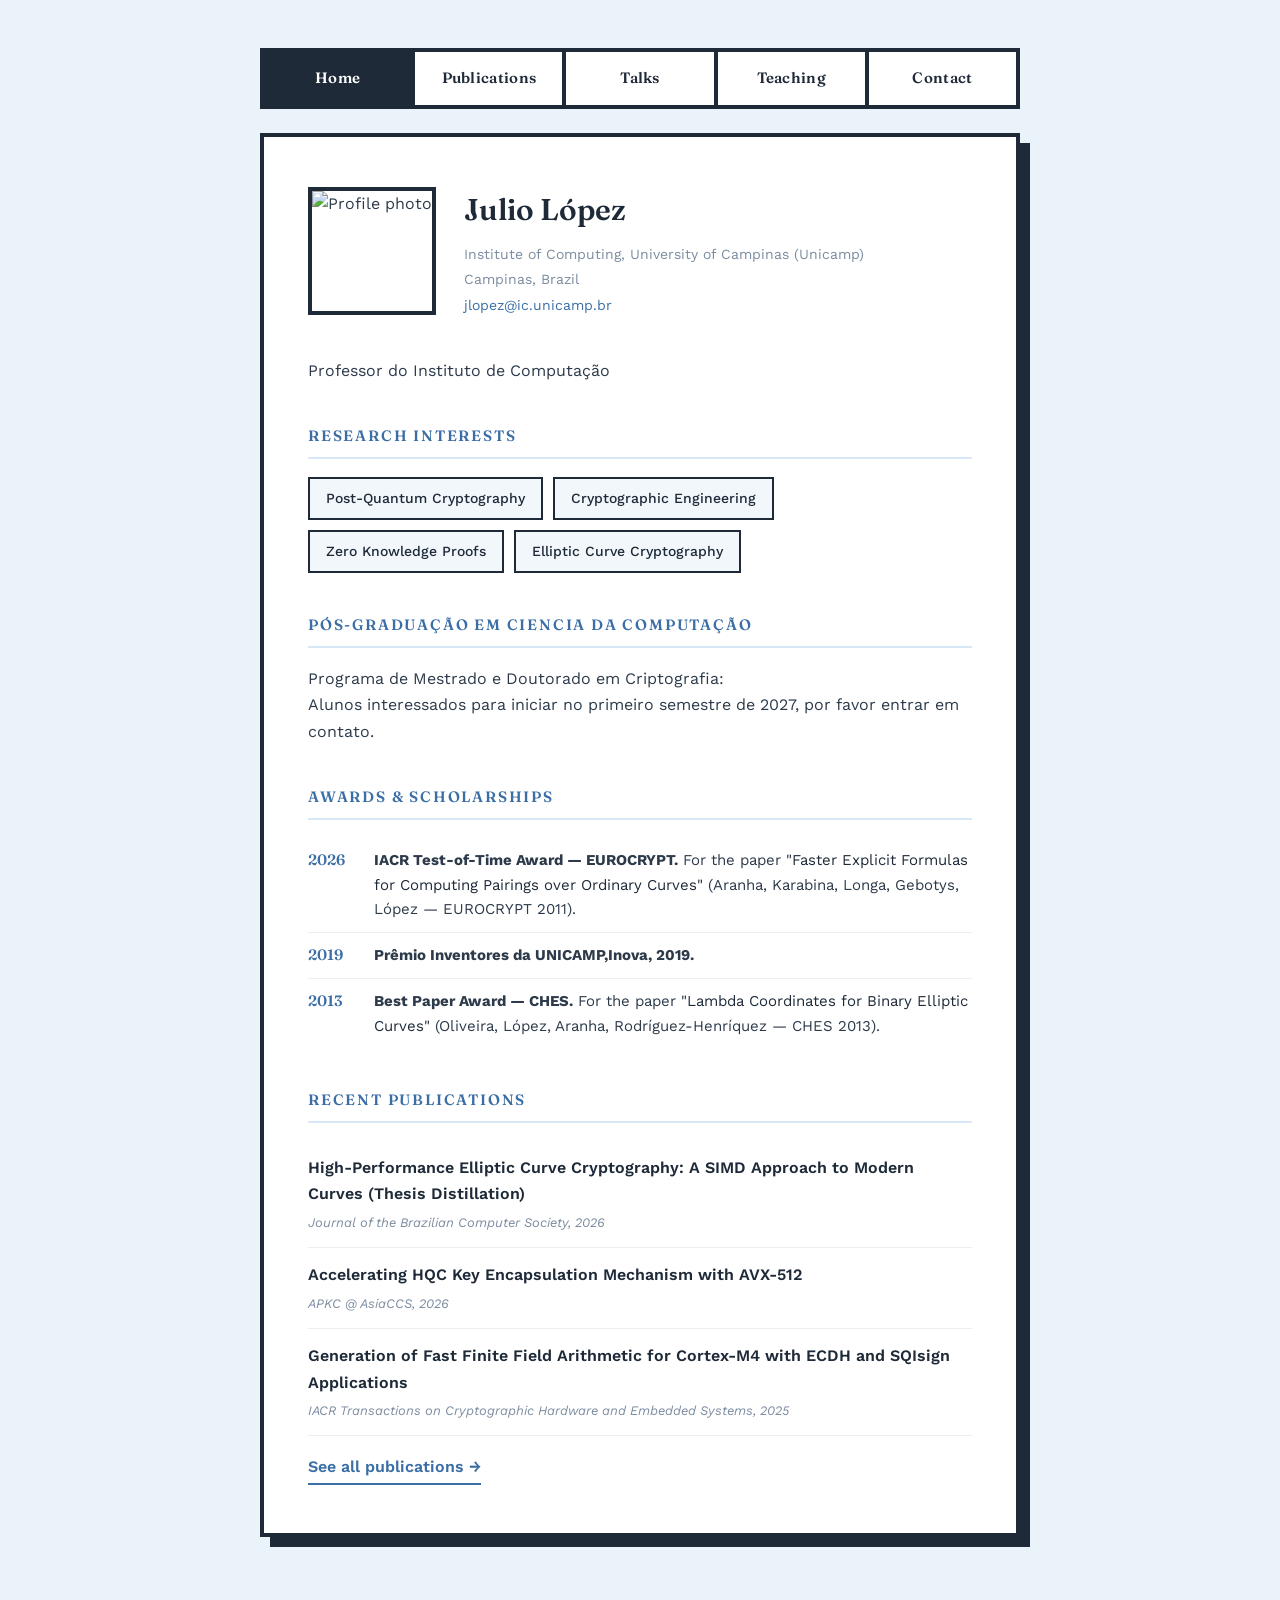
==== index.html @ 36a5e5cf "Fix typo in award name for 2019" ====
<!DOCTYPE html>
<html lang="en">
<head>
  <meta charset="UTF-8">
  <meta name="viewport" content="width=device-width, initial-scale=1.0">
  <title>Julio López — Home</title>

  <link rel="preconnect" href="https://fonts.googleapis.com">
  <link href="https://fonts.googleapis.com/css2?family=Fraunces:wght@500;600;700&family=Work+Sans:wght@400;500;600&display=swap" rel="stylesheet">

  <link rel="stylesheet" href="assets/css/style.css">
</head>
<body>

  <nav class="top-nav">
    <a href="index.html" class="active">Home</a>
    <a href="publications.html">Publications</a>
    <a href="talks.html">Talks</a>
    <a href="teaching.html">Teaching</a>
    <a href="contact.html">Contact</a>
  </nav>

  <div class="card">

    <div class="profile-block">
      <img src="https://www.lasca.ic.unicamp.br/team/photos/julio-lopez.jpg" alt="Profile photo">

      <div>
        <h1 class="profile-name">Julio López</h1>
        <div class="profile-meta">
          Institute of Computing, University of Campinas (Unicamp)<br>
          Campinas, Brazil<br>
          <a href="mailto:jlopez@ic.unicamp.br">jlopez@ic.unicamp.br</a>
        </div>
      </div>
    </div>

    <section id="about">
      <div class="bio-text">
        <p>
       Professor do Instituto de Computação
        </p>

      </div>
    </section>

    <section id="interests">
      <h2>Research Interests</h2>
      <div class="chip-list">
        <span class="chip">Post-Quantum Cryptography</span>
        <span class="chip">Cryptographic Engineering </span>
        <span class="chip">Zero Knowledge Proofs</span>
        <span class="chip">Elliptic Curve Cryptography</span>
      </div>
    </section>

   


     <section id="interests">
      <h2>Pós-Graduação em Ciencia da Computação</h2>
    <p>
       Programa de Mestrado e Doutorado em Criptografia: <br>
    
           Alunos interessados para iniciar no primeiro semestre de 2027, por favor entrar em contato.
        
    
    </p>
          
       
    </section>

    <section id="awards">
      <h2>Awards &amp; Scholarships</h2>
      <ul class="awards-list">
        <li>
          <span class="award-year">2026</span>
          <span>
            <strong>IACR Test-of-Time Award — EUROCRYPT.</strong>
            For the paper <a href="https://link.springer.com/chapter/10.1007/978-3-642-20465-4_5" target="_blank" class="course-link">"Faster Explicit Formulas for Computing Pairings over Ordinary Curves"</a> (Aranha, Karabina, Longa, Gebotys, López — EUROCRYPT 2011).
          </span>
        </li>
        <li>
          <span class="award-year">2019</span>
          <span>
            <strong>Prêmio Inventores da UNICAMP,Inova, 2019.</strong>
          </span>
        </li>
        <li>
          <span class="award-year">2013</span>
          <span>
            <strong>Best Paper Award — CHES.</strong>
            For the paper <a href="https://link.springer.com/chapter/10.1007/978-3-642-40349-1_18" target="_blank" class="course-link">"Lambda Coordinates for Binary Elliptic Curves"</a> (Oliveira, López, Aranha, Rodríguez-Henríquez — CHES 2013).
          </span>
        </li>
      </ul>
    </section>

    <section id="publications-preview">
      <h2>Recent Publications</h2>

      <div class="pub-item">
        <div class="pub-title">High-Performance Elliptic Curve Cryptography: A SIMD Approach to Modern Curves (Thesis Distillation)</div>
        <div class="pub-venue">Journal of the Brazilian Computer Society, 2026</div>
      </div>

      <div class="pub-item">
        <div class="pub-title">Accelerating HQC Key Encapsulation Mechanism with AVX-512</div>
        <div class="pub-venue">APKC @ AsiaCCS, 2026</div>
      </div>

      <div class="pub-item">
        <div class="pub-title">Generation of Fast Finite Field Arithmetic for Cortex-M4 with ECDH and SQIsign Applications</div>
        <div class="pub-venue">IACR Transactions on Cryptographic Hardware and Embedded Systems, 2025</div>
      </div>

      <a href="publications.html" class="see-more">See all publications →</a>
    </section>

  </div>

</body>
</html>
---- assets/css/style.css ----
:root {
  --bg-page: #EAF2FA;
  --bg-page-soft: #D7E7F6;
  --ink: #1E2A38;
  --text: #2C3A4A;
  --muted: #7C8CA0;
  --card-bg: #FFFFFF;
  --accent: #3B6EA5;
  --chip-bg: #F2F7FC;

  --font-display: 'Fraunces', Georgia, serif;
  --font-body: 'Work Sans', -apple-system, sans-serif;

  --border-width: 4px;
  --shadow-offset: 10px;
}

* {
  box-sizing: border-box;
}

html, body {
  margin: 0;
  padding: 0;
}

body {
  font-family: var(--font-body);
  color: var(--text);
  line-height: 1.65;
  background-color: var(--bg-page);
  min-height: 100vh;
  padding: 48px 20px 80px;
}

.top-nav {
  max-width: 760px;
  margin: 0 auto 24px;
  display: flex;
  border: var(--border-width) solid var(--ink);
  background: var(--card-bg);
}

.top-nav a {
  flex: 1;
  text-align: center;
  font-family: var(--font-display);
  font-weight: 600;
  font-size: 15px;
  text-decoration: none;
  color: var(--ink);
  background: var(--card-bg);
  padding: 14px 10px;
  letter-spacing: 0.02em;
  border-right: var(--border-width) solid var(--ink);
  transition: background 0.15s ease, color 0.15s ease;
}

.top-nav a:last-child {
  border-right: none;
}

.top-nav a:hover {
  background: var(--bg-page-soft);
}

.top-nav a.active {
  background: var(--ink);
  color: var(--card-bg);
}

.card {
  max-width: 760px;
  margin: 0 auto;
  background: var(--card-bg);
  border: var(--border-width) solid var(--ink);
  box-shadow: var(--shadow-offset) var(--shadow-offset) 0 var(--ink);
  padding: 48px 44px;
}

@media (max-width: 600px) {
  .card { padding: 32px 24px; }
  :root { --shadow-offset: 6px; }
}

.profile-block {
  display: flex;
  gap: 28px;
  align-items: center;
  margin-bottom: 36px;
  flex-wrap: wrap;
}

.profile-block img {
  width: 128px;
  height: 128px;
  object-fit: cover;
  border: var(--border-width) solid var(--ink);
  flex-shrink: 0;
}

.profile-name {
  font-family: var(--font-display);
  font-size: 30px;
  font-weight: 600;
  margin: 0 0 8px 0;
  color: var(--ink);
}

.profile-meta {
  font-size: 14px;
  color: var(--muted);
  line-height: 1.8;
}

.profile-meta a {
  color: var(--accent);
  text-decoration: none;
}

.profile-meta a:hover {
  text-decoration: underline;
}

section {
  margin-top: 40px;
}

section h2 {
  font-family: var(--font-display);
  font-size: 15px;
  font-weight: 600;
  text-transform: uppercase;
  letter-spacing: 0.12em;
  color: var(--accent);
  border-bottom: 2px solid var(--bg-page-soft);
  padding-bottom: 8px;
  margin: 0 0 18px 0;
}

.bio-text p {
  margin: 0 0 14px 0;
}

.chip-list {
  display: flex;
  flex-wrap: wrap;
  gap: 10px;
}

.chip {
  font-size: 14px;
  font-weight: 500;
  color: var(--ink);
  background: var(--chip-bg);
  border: 2px solid var(--ink);
  padding: 8px 16px;
  cursor: default;
  transition: transform 0.2s ease, background 0.2s ease, box-shadow 0.2s ease;
}

.chip:hover {
  transform: scale(1.12);
  background: var(--bg-page);
  box-shadow: 3px 3px 0 var(--ink);
}

.awards-list {
  list-style: none;
  padding: 0;
  margin: 0;
}

.awards-list li {
  display: flex;
  gap: 14px;
  padding: 10px 0;
  border-bottom: 1px solid #eee;
  font-size: 15px;
}

.awards-list li:last-child {
  border-bottom: none;
}

.award-year {
  font-family: var(--font-display);
  font-weight: 600;
  color: var(--accent);
  flex-shrink: 0;
  width: 52px;
}

.pub-item {
  padding: 14px 0;
  border-bottom: 1px solid #eee;
}

.pub-item:last-child {
  border-bottom: none;
}

.pub-title {
  font-weight: 600;
  color: var(--ink);
  margin-bottom: 4px;
}

.pub-venue {
  font-size: 13px;
  color: var(--muted);
  font-style: italic;
}

.see-more {
  display: inline-block;
  margin-top: 18px;
  font-weight: 600;
  color: var(--accent);
  text-decoration: none;
  border-bottom: 2px solid var(--accent);
  padding-bottom: 2px;
}

.see-more:hover {
  color: var(--ink);
  border-color: var(--ink);
}

.plain-list {
  padding-left: 20px;
  margin: 0;
}

.plain-list li {
  margin-bottom: 10px;
}

.course-link {
  color: var(--ink);
  text-decoration: none;
  border-bottom: 1px solid transparent;
}

.course-link:hover {
  color: var(--accent);
  border-bottom-color: var(--accent);
}

.back-link {
  display: inline-block;
  margin-bottom: 24px;
  font-size: 14px;
  font-weight: 600;
  color: var(--accent);
  text-decoration: none;
}

.back-link:hover {
  color: var(--ink);
}

.schedule-table {
  width: 100%;
  border-collapse: collapse;
  margin-top: 4px;
}

.schedule-table th,
.schedule-table td {
  text-align: left;
  padding: 10px 8px;
  border-bottom: 1px solid #eee;
  font-size: 14px;
}

.schedule-table th {
  font-family: var(--font-display);
  font-weight: 600;
  color: var(--ink);
  border-bottom: 2px solid var(--ink);
}

.grading-list {
  list-style: none;
  padding: 0;
  margin: 0;
}

.grading-list li {
  display: flex;
  justify-content: space-between;
  padding: 10px 0;
  border-bottom: 1px solid #eee;
  font-size: 15px;
}

.grading-list li:last-child {
  border-bottom: none;
}

.grading-weight {
  font-weight: 600;
  color: var(--accent);
}

.resource-links {
  display: flex;
  gap: 12px;
  flex-wrap: wrap;
}

.resource-link {
  display: inline-block;
  font-weight: 600;
  font-size: 14px;
  color: var(--ink);
  background: var(--card-bg);
  border: 2px solid var(--ink);
  padding: 10px 18px;
  text-decoration: none;
  transition: background 0.15s ease, color 0.15s ease;
}

.resource-link:hover {
  background: var(--ink);
  color: var(--card-bg);
}

.resource-link.primary {
  background: var(--ink);
  color: var(--card-bg);
}

.resource-link.primary:hover {
  background: var(--accent);
  border-color: var(--accent);
}

.textbook-list {
  list-style: none;
  padding: 0;
  margin: 0;
}

.textbook-list li {
  padding: 12px 0;
  border-bottom: 1px solid #eee;
}

.textbook-list li:last-child {
  border-bottom: none;
}

.textbook-title {
  font-weight: 600;
  color: var(--ink);
}

.textbook-meta {
  font-size: 13px;
  color: var(--muted);
  margin-top: 2px;
}

.talk-item {
  padding: 16px 0;
  border-bottom: 1px solid #eee;
}

.talk-item:last-child {
  border-bottom: none;
}

.talk-header {
  display: flex;
  justify-content: space-between;
  align-items: center;
  margin-bottom: 6px;
}

.talk-type {
  font-size: 11px;
  font-weight: 600;
  text-transform: uppercase;
  letter-spacing: 0.06em;
  color: var(--accent);
  background: var(--chip-bg);
  border: 1px solid var(--accent);
  padding: 3px 8px;
}

.talk-date {
  font-size: 13px;
  color: var(--muted);
  font-family: var(--font-display);
  font-weight: 600;
}

.talk-title {
  font-weight: 600;
  color: var(--ink);
  margin-bottom: 4px;
}

.talk-venue {
  font-size: 13px;
  color: var(--muted);
  font-style: italic;
  margin-bottom: 12px;
}

.talk-links {
  display: flex;
  gap: 10px;
  flex-wrap: wrap;
}

.resource-link.small {
  padding: 6px 14px;
  font-size: 13px;
}

.student-group {
  margin-bottom: 22px;
}

.student-group:last-child {
  margin-bottom: 0;
}

.student-group h3 {
  font-family: var(--font-display);
  font-size: 15px;
  font-weight: 600;
  color: var(--ink);
  margin: 0 0 8px 0;
}

.student-list {
  list-style: none;
  padding: 0;
  margin: 0;
}

.student-list li {
  display: flex;
  justify-content: space-between;
  align-items: baseline;
  gap: 12px;
  padding: 8px 0;
  border-bottom: 1px solid #eee;
  font-size: 15px;
}

.student-list li:last-child {
  border-bottom: none;
}

.student-name {
  font-weight: 600;
  color: var(--ink);
  flex-shrink: 0;
}

.student-meta {
  font-size: 13px;
  color: var(--muted);
  text-align: right;
}

.contact-field {
  margin-bottom: 16px;
}

.contact-label {
  font-size: 12px;
  text-transform: uppercase;
  letter-spacing: 0.08em;
  color: var(--muted);
  margin-bottom: 3px;
}

.contact-value a {
  color: var(--accent);
  text-decoration: none;
}

.contact-value a:hover {
  text-decoration: underline;
}

/* --- Ementa (lista numerada com tags) --- */

.ementa-list {
  list-style: none;
  padding: 0;
  margin: 0;
  counter-reset: ementa-counter;
}

.ementa-list li {
  counter-increment: ementa-counter;
  display: flex;
  gap: 16px;
  align-items: flex-start;
  padding: 14px 0;
  border-bottom: 1px solid #eee;
}

.ementa-list li:last-child {
  border-bottom: none;
}

.ementa-list li::before {
  content: counter(ementa-counter, decimal-leading-zero);
  flex-shrink: 0;
  width: 34px;
  height: 34px;
  display: flex;
  align-items: center;
  justify-content: center;
  font-family: var(--font-display);
  font-weight: 600;
  font-size: 13px;
  color: var(--card-bg);
  background: var(--ink);
  border: 2px solid var(--ink);
  margin-top: 1px;
}

.ementa-list .ementa-text {
  font-size: 15px;
  line-height: 1.6;
}

.ementa-list .ementa-tag {
  display: block;
  font-family: var(--font-display);
  font-weight: 600;
  font-size: 13px;
  text-transform: uppercase;
  letter-spacing: 0.06em;
  color: var(--accent);
  margin-bottom: 2px;
}

/* --- Slides (lista numerada de links) --- */

.slide-list {
  list-style: none;
  padding: 0;
  margin: 0;
  counter-reset: slide-counter;
}

.slide-item {
  counter-increment: slide-counter;
}

.slide-item a {
  display: flex;
  align-items: center;
  gap: 16px;
  padding: 16px 4px;
  border-bottom: 1px solid #eee;
  text-decoration: none;
  color: inherit;
  transition: background 0.15s ease, padding-left 0.15s ease;
}

.slide-item:last-child a {
  border-bottom: none;
}

.slide-item a:hover {
  background: var(--chip-bg);
  padding-left: 12px;
}

.slide-item a::before {
  content: counter(slide-counter, decimal-leading-zero);
  flex-shrink: 0;
  width: 34px;
  height: 34px;
  display: flex;
  align-items: center;
  justify-content: center;
  font-family: var(--font-display);
  font-weight: 600;
  font-size: 13px;
  color: var(--card-bg);
  background: var(--ink);
  border: 2px solid var(--ink);
}

.slide-info {
  flex: 1;
  min-width: 0;
}

.slide-name {
  font-weight: 600;
  color: var(--ink);
  margin-bottom: 2px;
}

.slide-meta {
  font-size: 13px;
  color: var(--muted);
}

.slide-item a:hover .slide-name {
  color: var(--accent);
}

.slide-arrow {
  flex-shrink: 0;
  font-size: 18px;
  color: var(--muted);
}

.slide-item a:hover .slide-arrow {
  color: var(--accent);
}

element::-webkit-scrollbar {
  display: none;
}
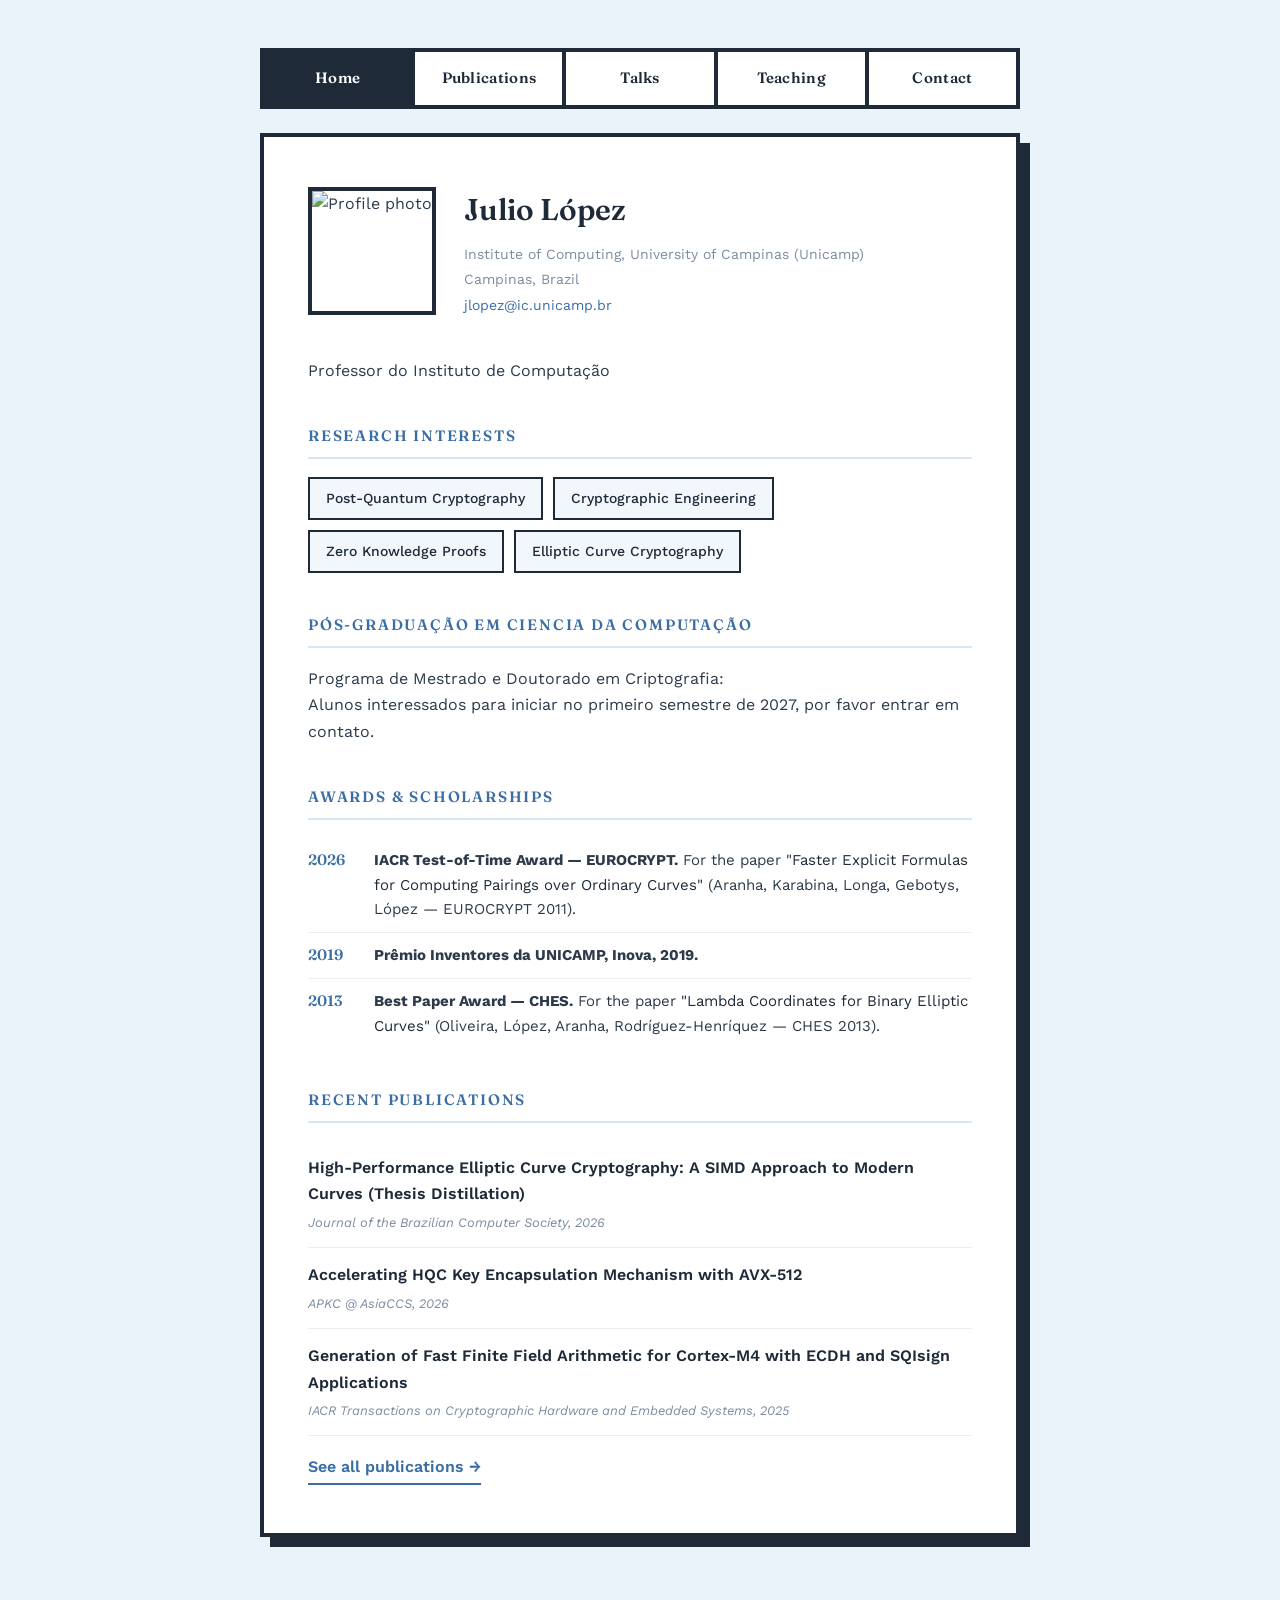
==== commit fdb2307f: "Fix formatting of award description in index.html" ====
--- a/index.html
+++ b/index.html
@@ -83,7 +83,7 @@
         <li>
           <span class="award-year">2019</span>
           <span>
-            <strong>Prêmio Inventores da UNICAMP,Inova, 2019.</strong>
+            <strong>Prêmio Inventores da UNICAMP, Inova, 2019.</strong>
           </span>
         </li>
         <li>
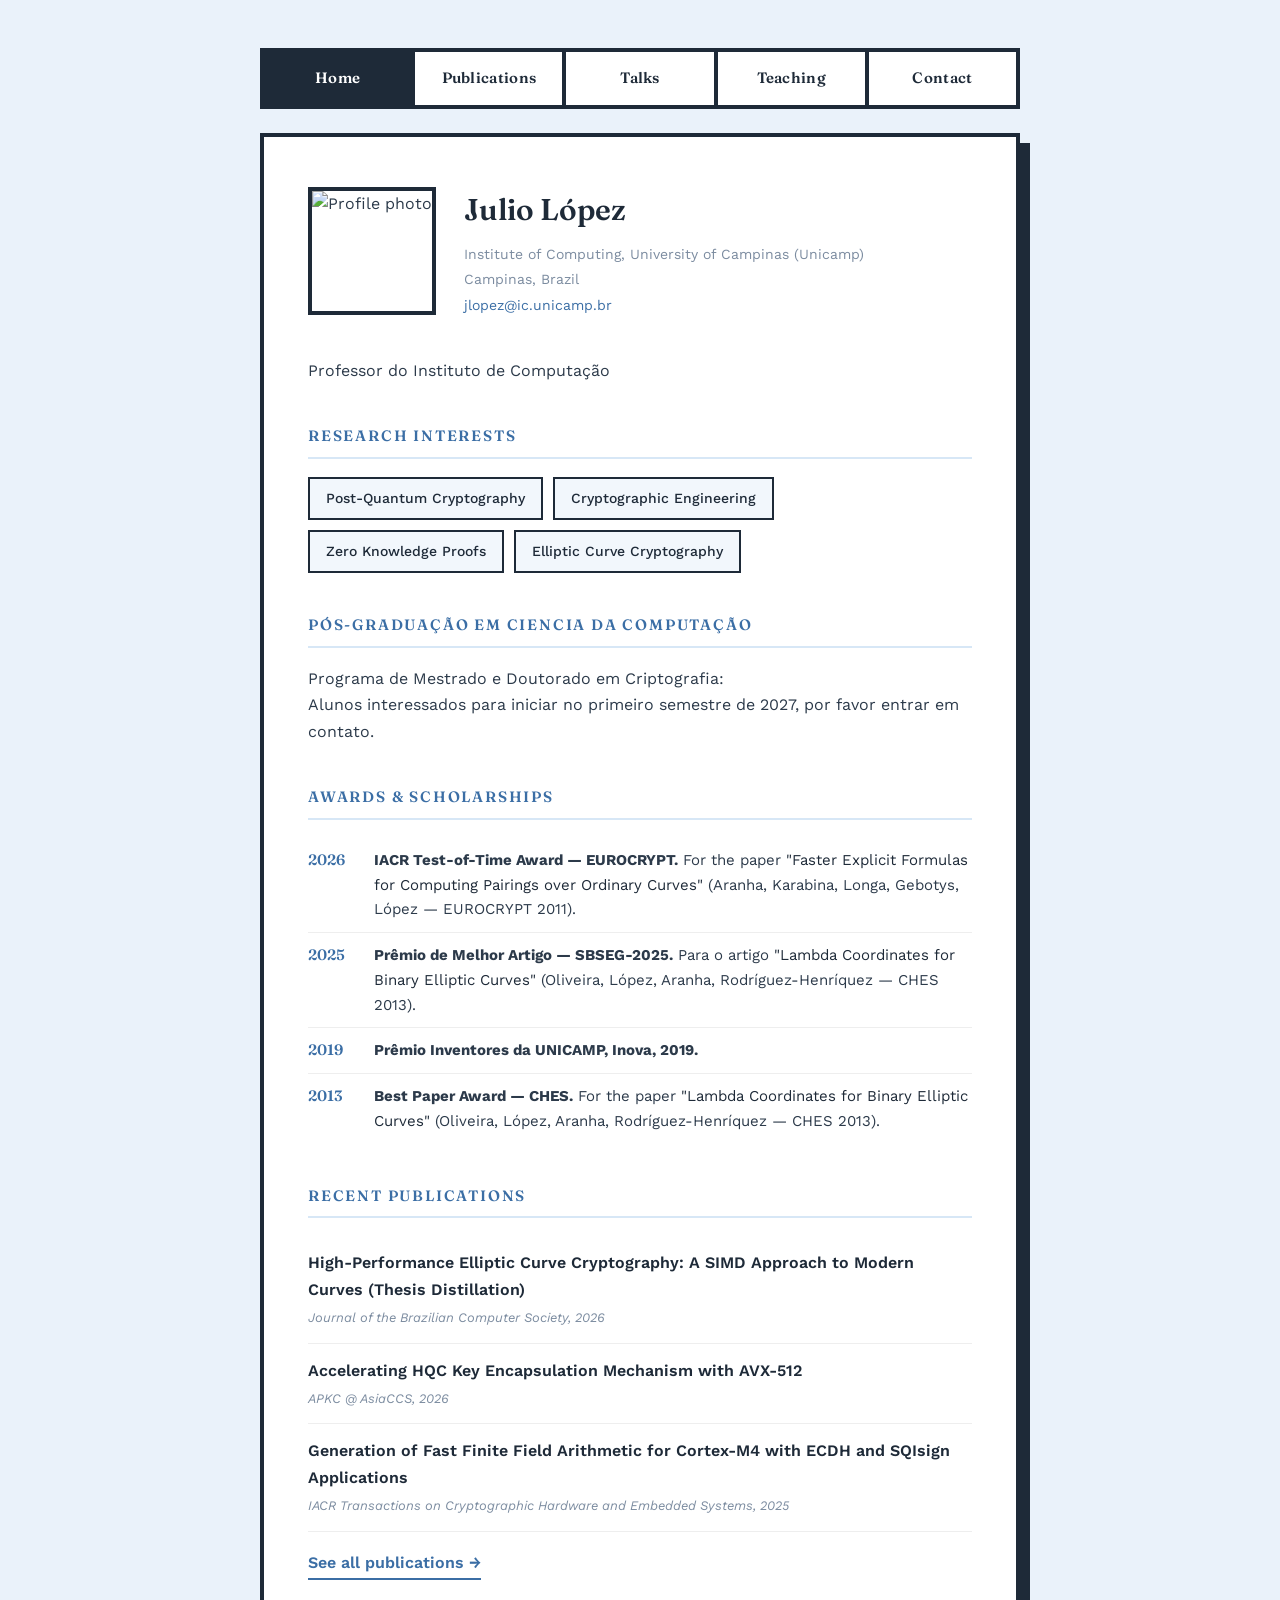
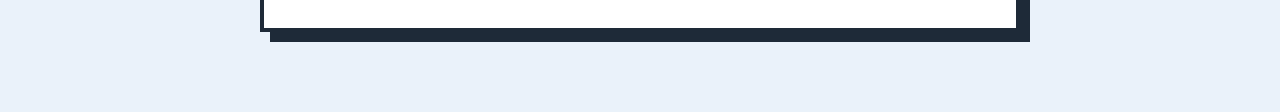
==== commit 9d08fd3a: "Update index.html" ====
--- a/index.html
+++ b/index.html
@@ -81,6 +81,13 @@
           </span>
         </li>
         <li>
+          <span class="award-year">2025</span>
+          <span>
+            <strong>Prêmio de Melhor Artigo — SBSEG-2025.</strong>
+            Para o artigo <a href="https://sol.sbc.org.br/index.php/sbseg/article/view/36610/36397" target="_blank" class="course-link">"Lambda Coordinates for Binary Elliptic Curves"</a> (Oliveira, López, Aranha, Rodríguez-Henríquez — CHES 2013).
+          </span>
+        </li>
+        <li>
           <span class="award-year">2019</span>
           <span>
             <strong>Prêmio Inventores da UNICAMP, Inova, 2019.</strong>
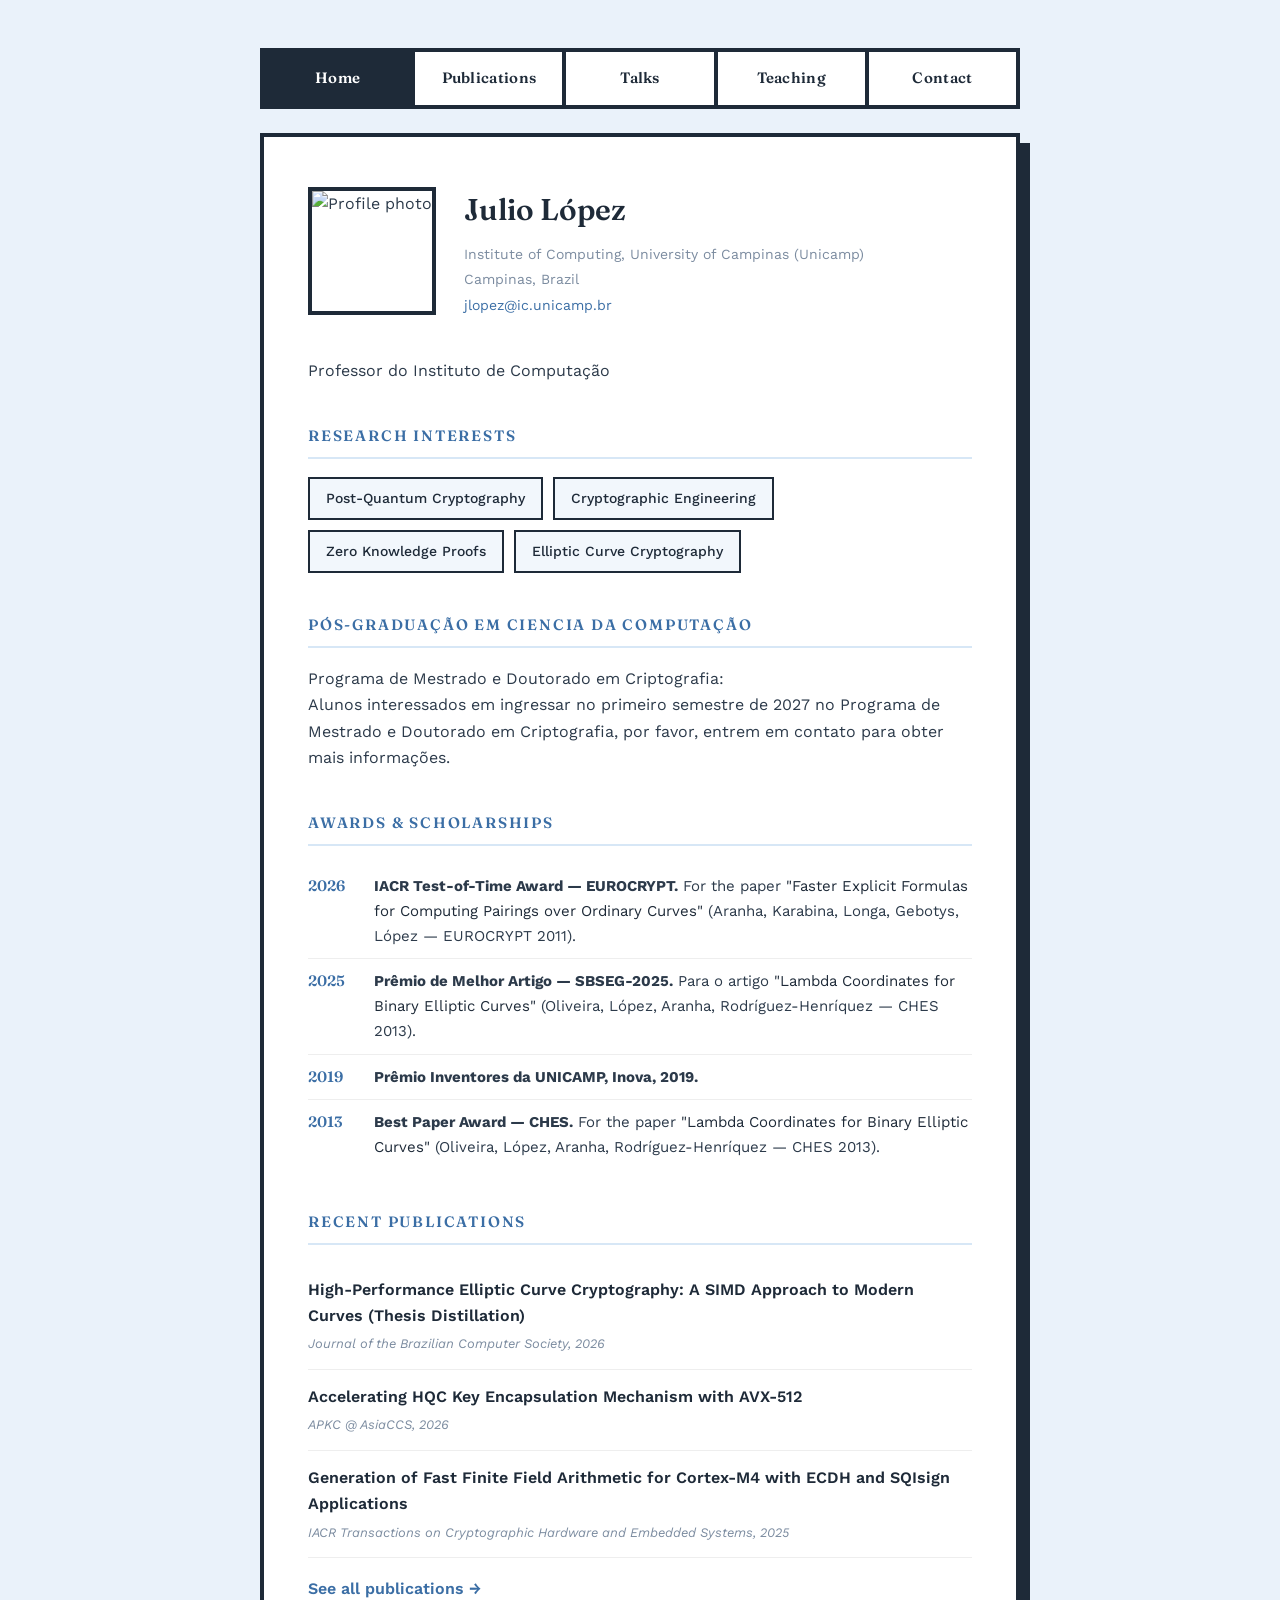
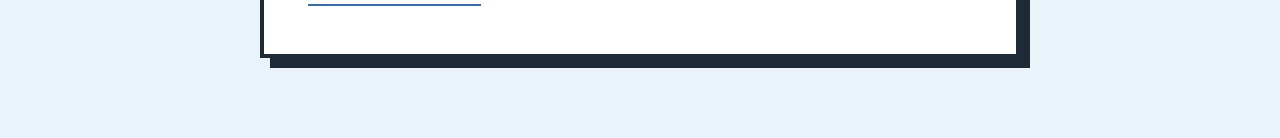
==== commit 8bc852b4: "Refine text for graduate program contact information" ====
--- a/index.html
+++ b/index.html
@@ -61,10 +61,8 @@
       <h2>Pós-Graduação em Ciencia da Computação</h2>
     <p>
        Programa de Mestrado e Doutorado em Criptografia: <br>
-    
-           Alunos interessados para iniciar no primeiro semestre de 2027, por favor entrar em contato.
-        
-    
+      Alunos interessados em ingressar no primeiro semestre de 2027 no Programa de Mestrado e Doutorado em Criptografia, por favor, 
+      entrem em contato para obter mais informações.
     </p>
           
        
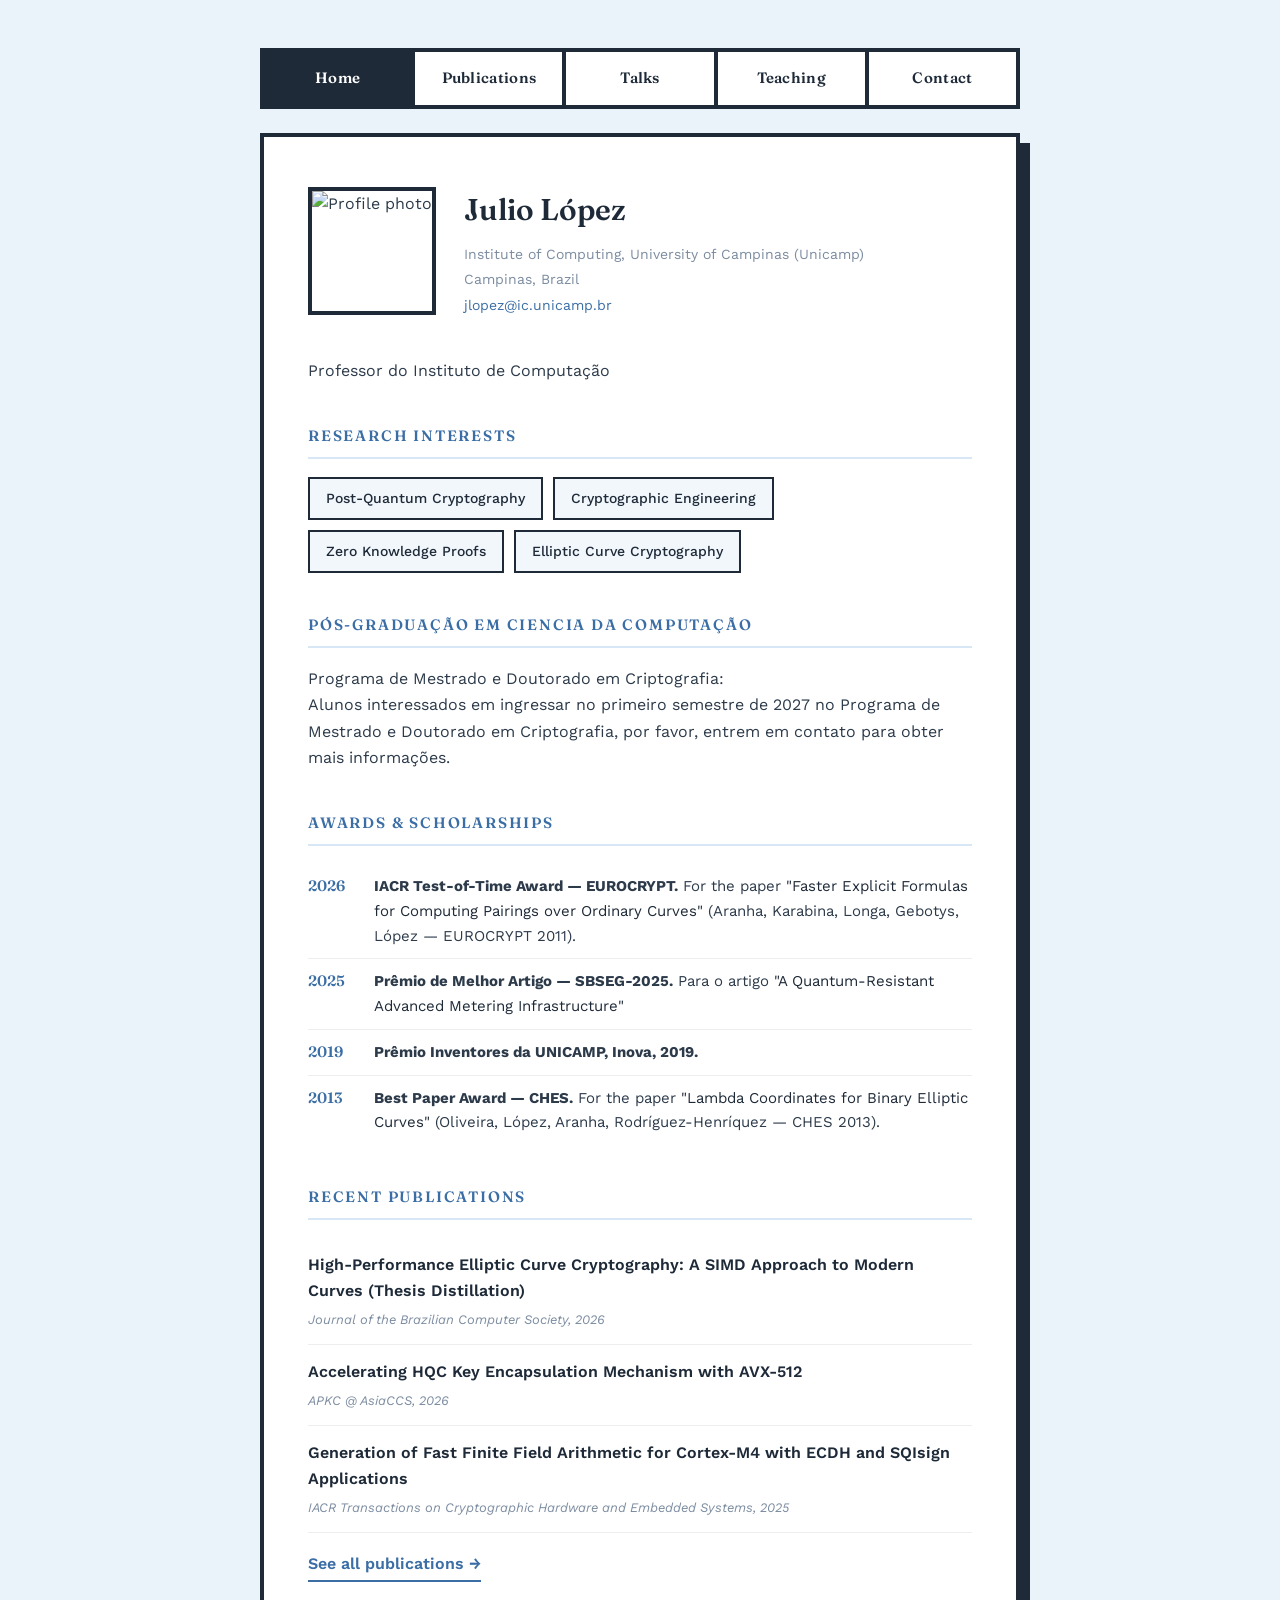
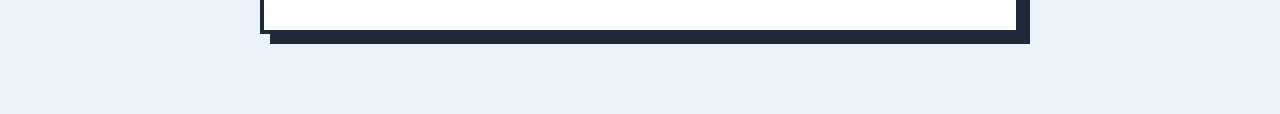
==== commit 04f2ec1d: "Update award article link for SBSEG-2025" ====
--- a/index.html
+++ b/index.html
@@ -82,7 +82,8 @@
           <span class="award-year">2025</span>
           <span>
             <strong>Prêmio de Melhor Artigo — SBSEG-2025.</strong>
-            Para o artigo <a href="https://sol.sbc.org.br/index.php/sbseg/article/view/36610/36397" target="_blank" class="course-link">"Lambda Coordinates for Binary Elliptic Curves"</a> (Oliveira, López, Aranha, Rodríguez-Henríquez — CHES 2013).
+            Para o artigo <a href="https://sol.sbc.org.br/index.php/sbseg/article/view/36610/36397" target="_blank" 
+                            class="course-link">"A Quantum-Resistant Advanced Metering Infrastructure"</a> 
           </span>
         </li>
         <li>
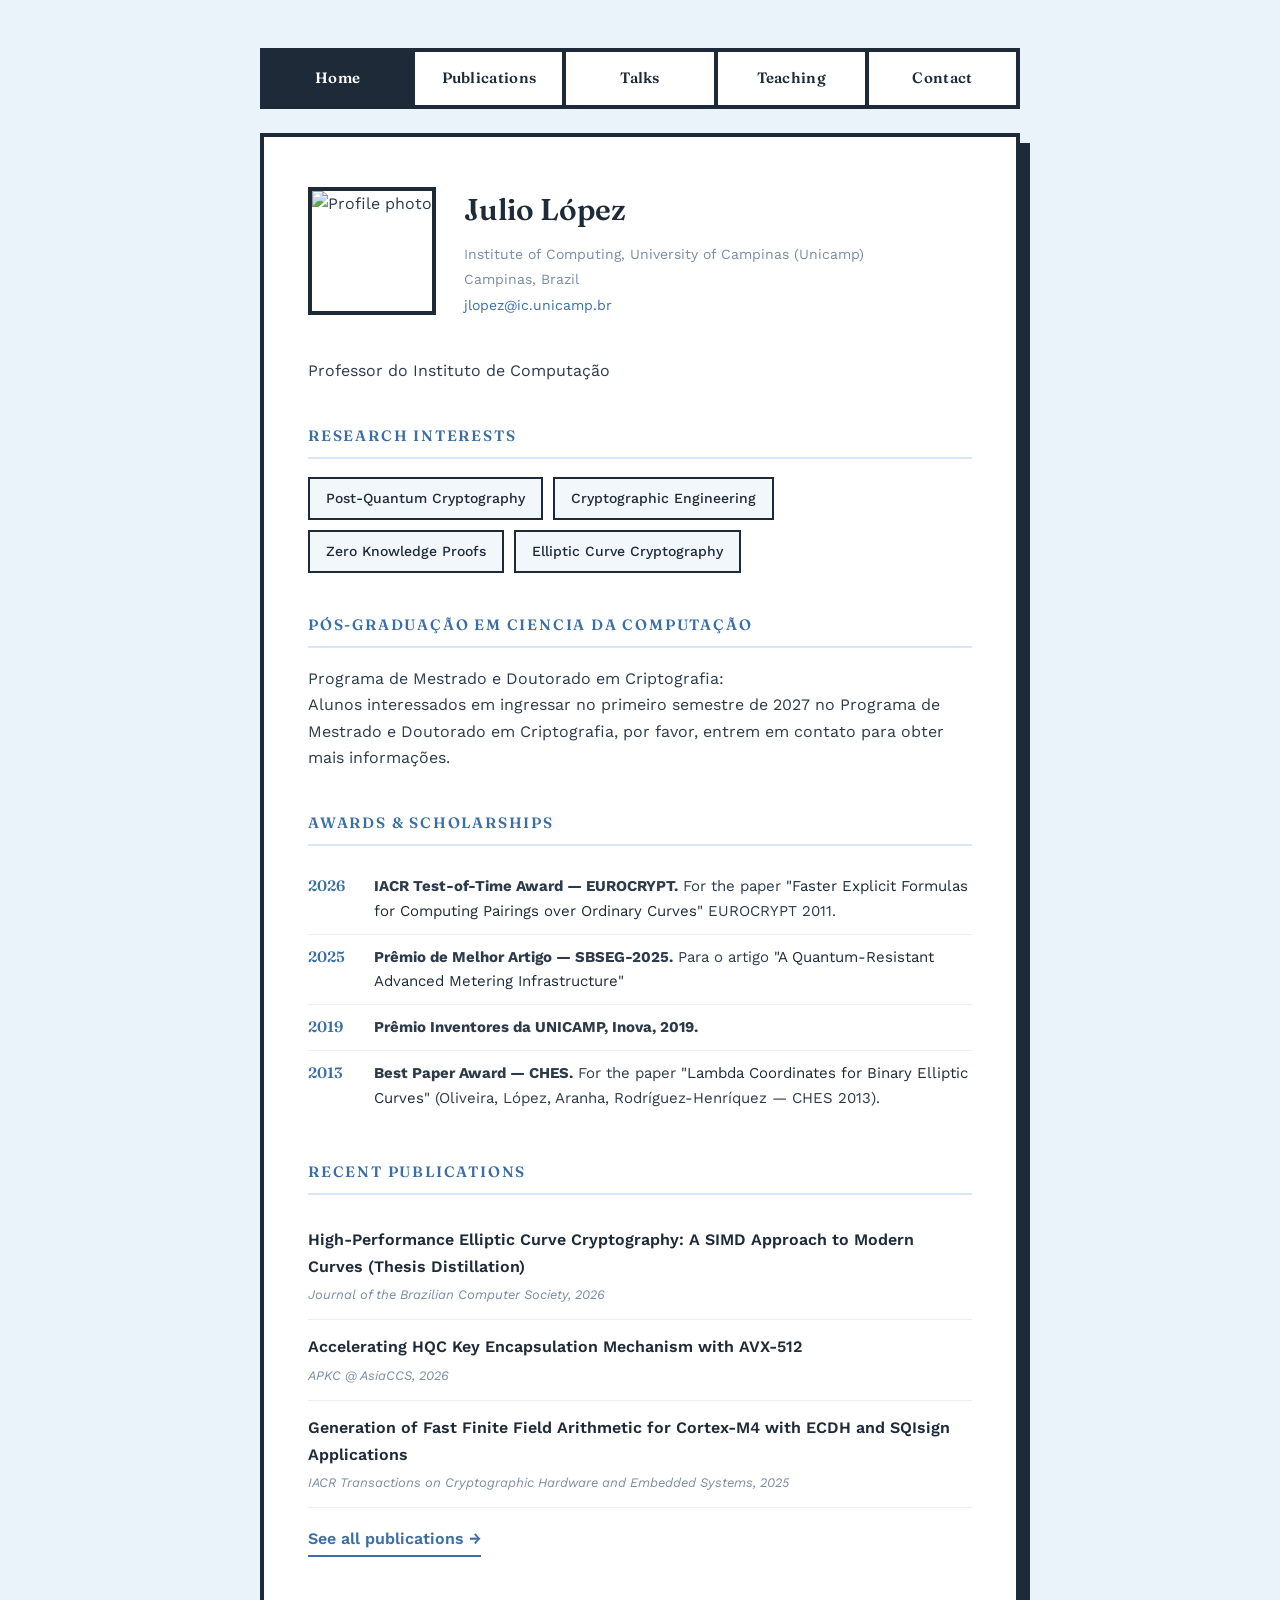
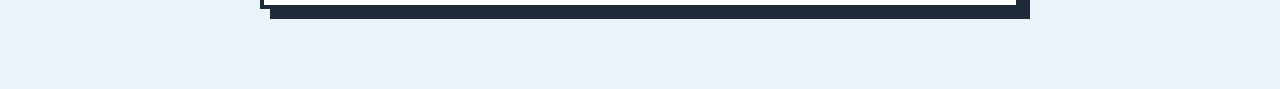
==== commit dcb9efa8: "Improve formatting of award citation in index.html Reformat award citation for better readability." ====
--- a/index.html
+++ b/index.html
@@ -75,7 +75,9 @@
           <span class="award-year">2026</span>
           <span>
             <strong>IACR Test-of-Time Award — EUROCRYPT.</strong>
-            For the paper <a href="https://link.springer.com/chapter/10.1007/978-3-642-20465-4_5" target="_blank" class="course-link">"Faster Explicit Formulas for Computing Pairings over Ordinary Curves"</a> (Aranha, Karabina, Longa, Gebotys, López — EUROCRYPT 2011).
+            For the paper <a href="https://link.springer.com/chapter/10.1007/978-3-642-20465-4_5" target="_blank" 
+                            class="course-link">"Faster Explicit Formulas for Computing Pairings over Ordinary Curves"</a> 
+            EUROCRYPT 2011.
           </span>
         </li>
         <li>
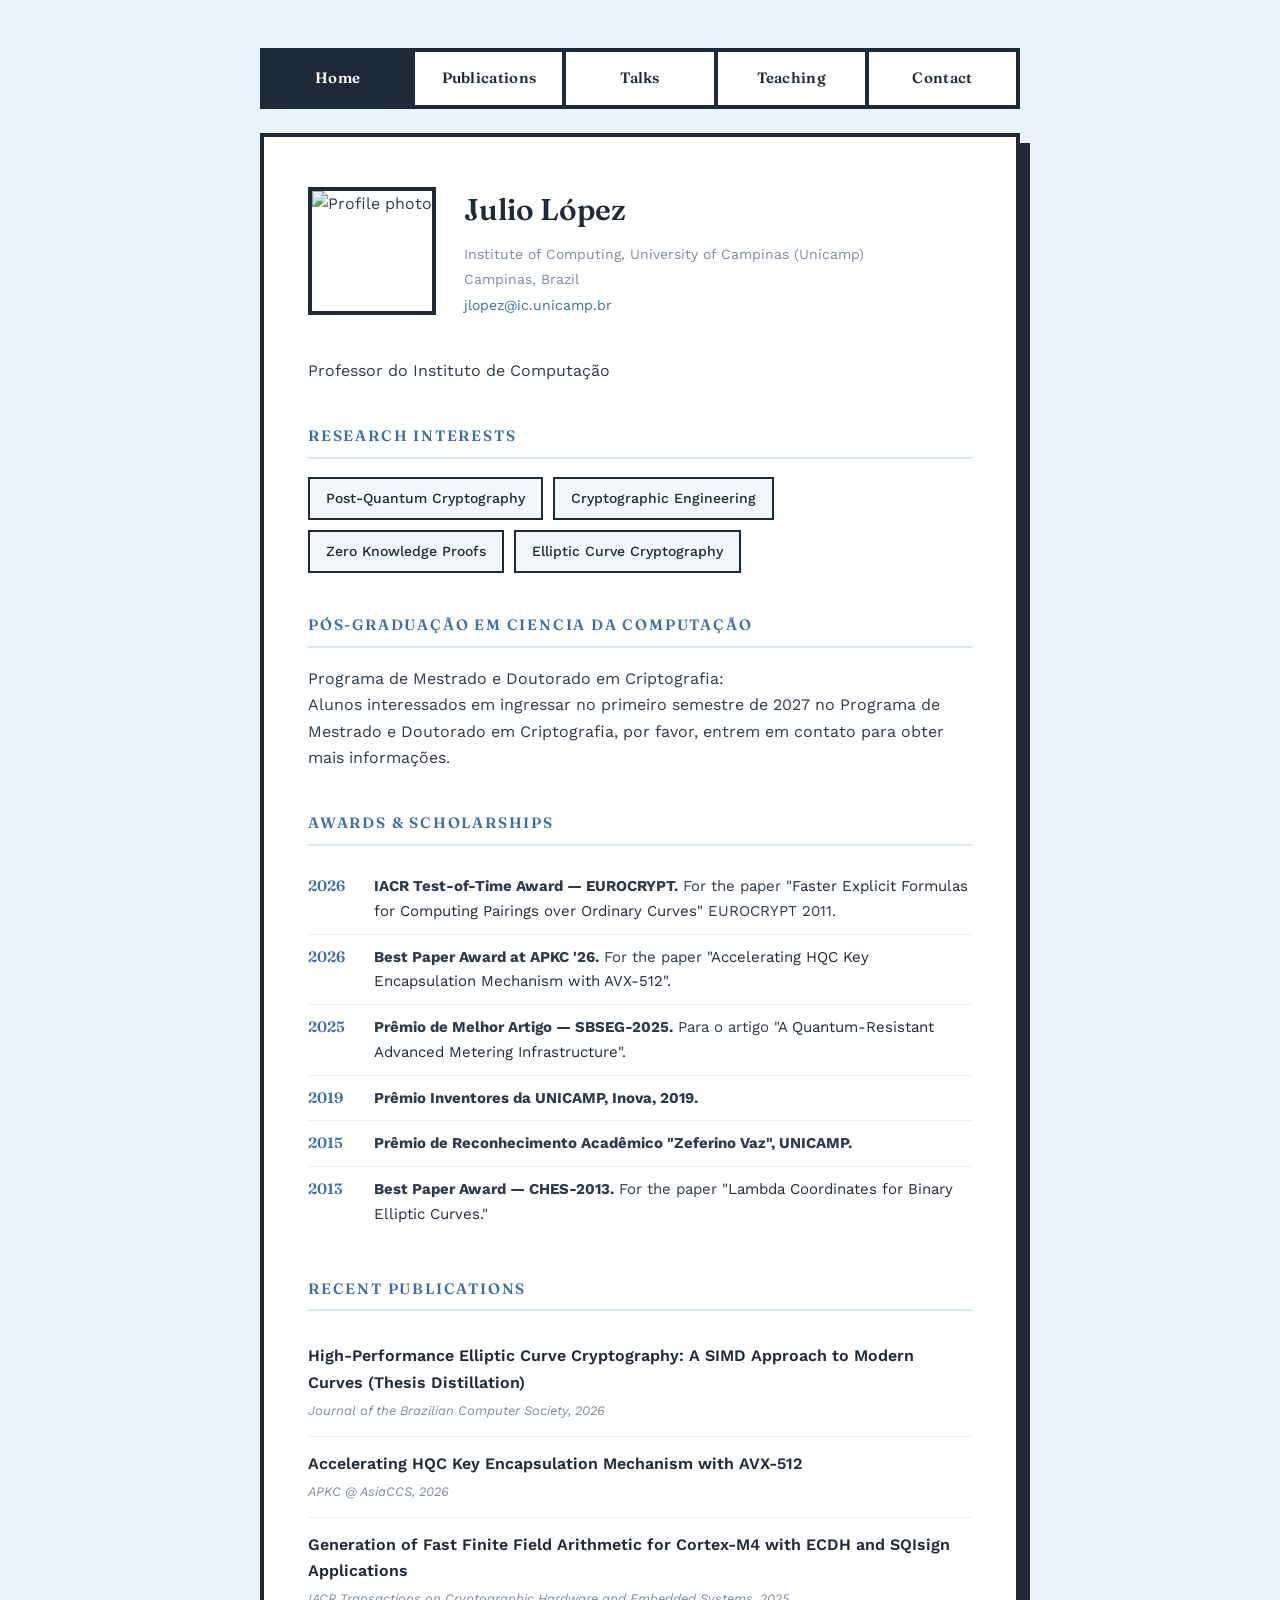
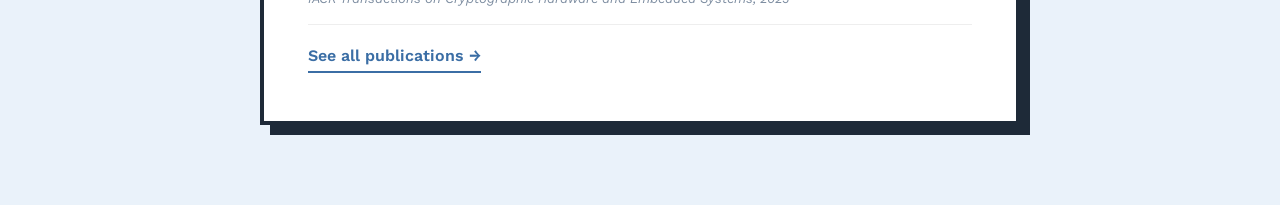
==== commit 06dc8f55: "Add 2026 Best Paper Award entry to index.html" ====
--- a/index.html
+++ b/index.html
@@ -80,14 +80,28 @@
             EUROCRYPT 2011.
           </span>
         </li>
+
+
+        <li>
+          <span class="award-year">2026</span>
+          <span>
+            <strong>Best Paper Award at APKC '26.</strong>
+            For the paper <a href="https://dl.acm.org/doi/pdf/10.1145/3803627" target="_blank" 
+                            class="course-link">"Accelerating HQC Key Encapsulation Mechanism with AVX-512".</a> 
+          </span>
+        </li>
+        
         <li>
           <span class="award-year">2025</span>
           <span>
             <strong>Prêmio de Melhor Artigo — SBSEG-2025.</strong>
             Para o artigo <a href="https://sol.sbc.org.br/index.php/sbseg/article/view/36610/36397" target="_blank" 
-                            class="course-link">"A Quantum-Resistant Advanced Metering Infrastructure"</a> 
+                            class="course-link">"A Quantum-Resistant Advanced Metering Infrastructure".</a> 
           </span>
         </li>
+        
+
+        
         <li>
           <span class="award-year">2019</span>
           <span>
@@ -95,10 +109,16 @@
           </span>
         </li>
         <li>
+          <span class="award-year">2015</span>
+          <span>
+            <strong>Prêmio de Reconhecimento Acadêmico "Zeferino Vaz", UNICAMP.</strong>
+          </span>
+        </li>
+        <li>
           <span class="award-year">2013</span>
           <span>
-            <strong>Best Paper Award — CHES.</strong>
-            For the paper <a href="https://link.springer.com/chapter/10.1007/978-3-642-40349-1_18" target="_blank" class="course-link">"Lambda Coordinates for Binary Elliptic Curves"</a> (Oliveira, López, Aranha, Rodríguez-Henríquez — CHES 2013).
+            <strong>Best Paper Award — CHES-2013.</strong>
+            For the paper <a href="https://link.springer.com/chapter/10.1007/978-3-642-40349-1_18" target="_blank" class="course-link">"Lambda Coordinates for Binary Elliptic Curves."</a> 
           </span>
         </li>
       </ul>
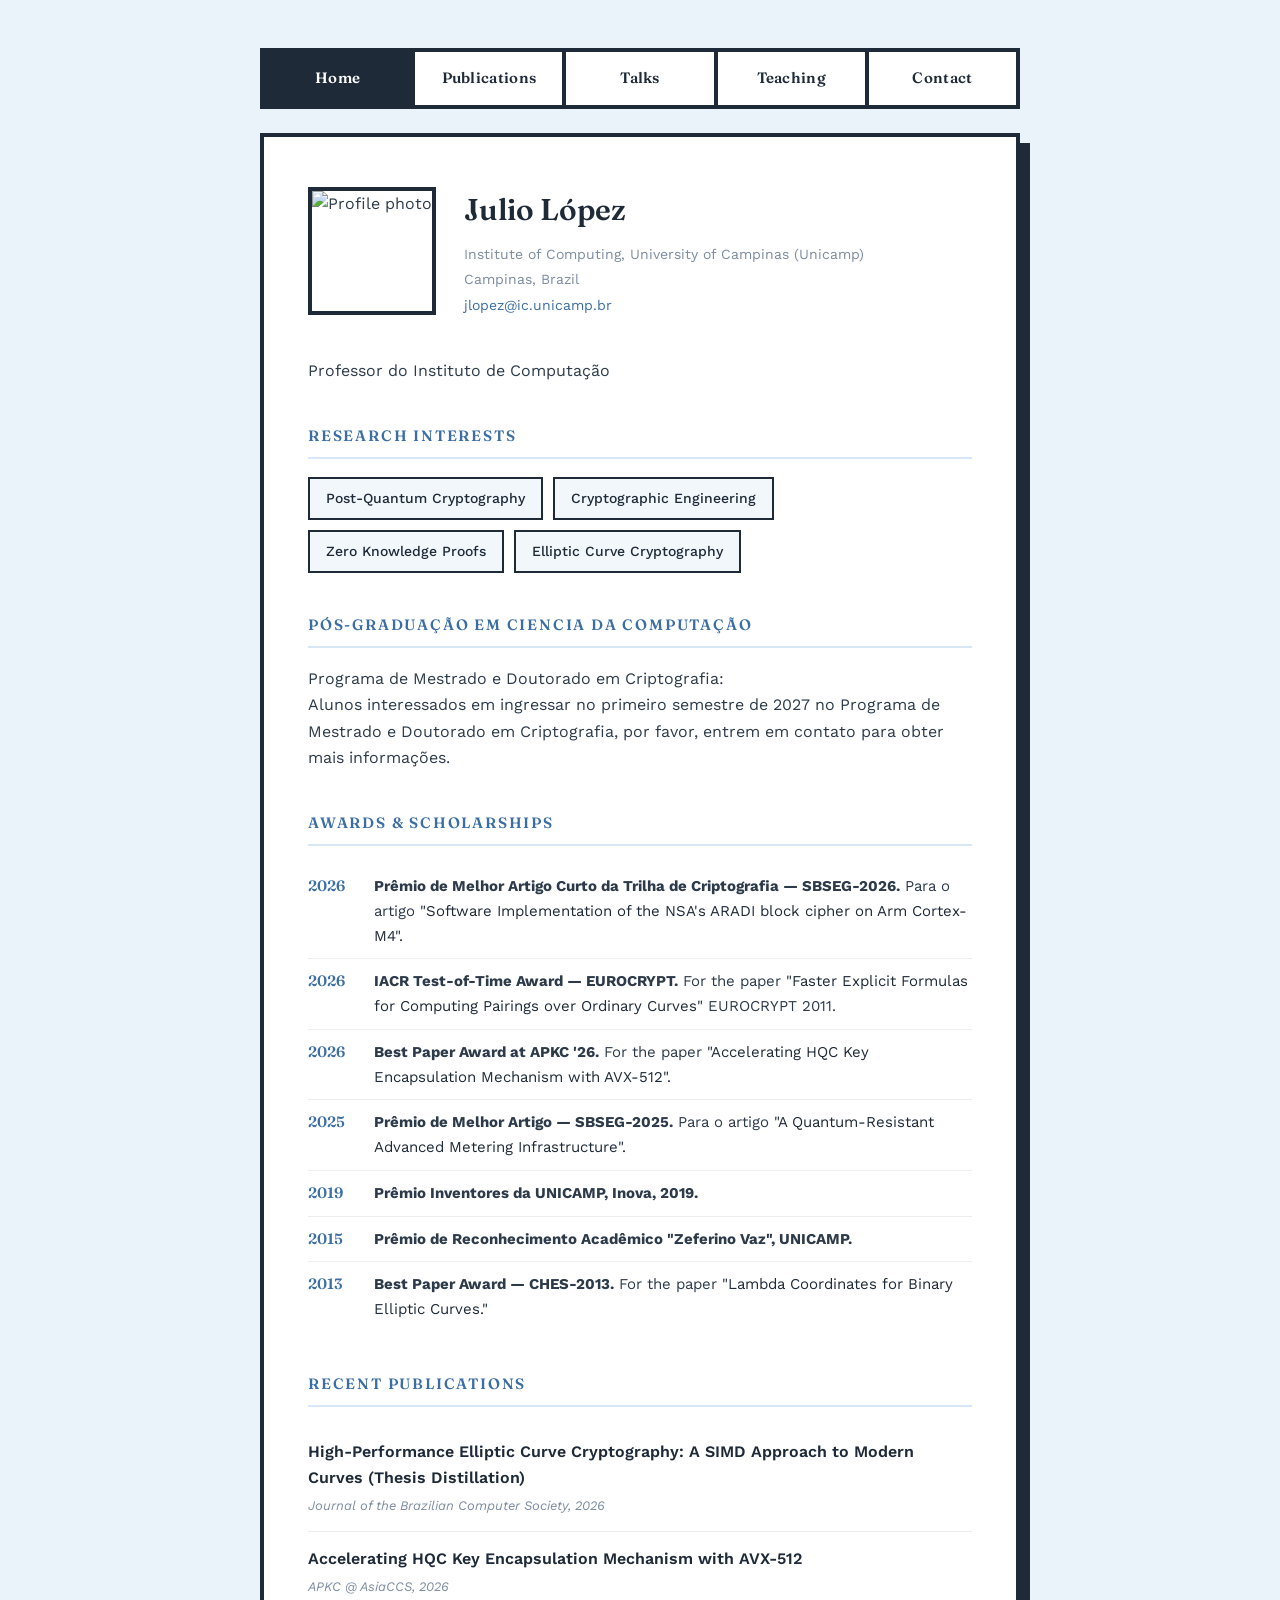
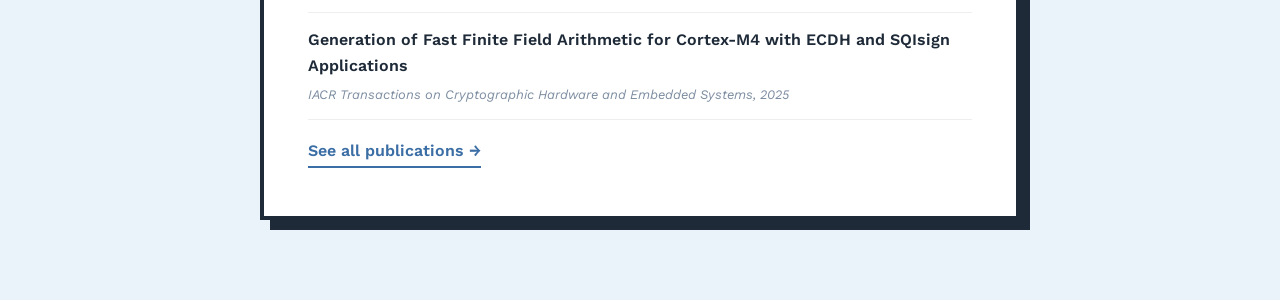
==== commit 87269cd9: "Update index.html with new award information Added award details for the 2026 Prêmio de Melhor Artig" ====
--- a/index.html
+++ b/index.html
@@ -71,6 +71,14 @@
     <section id="awards">
       <h2>Awards &amp; Scholarships</h2>
       <ul class="awards-list">
+        <li>
+          <span class="award-year">2026</span>
+          <span>
+            <strong>Prêmio de Melhor Artigo Curto da Trilha de Criptografia — SBSEG-2026.</strong>
+            Para o artigo <a href="https://sol.sbc.org.br/index.php/sbseg/article/view/36610/36397" target="_blank" 
+                            class="course-link">"Software Implementation of the NSA's ARADI block cipher on Arm Cortex-M4".</a> 
+          </span>
+        </li>
         <li>
           <span class="award-year">2026</span>
           <span>
